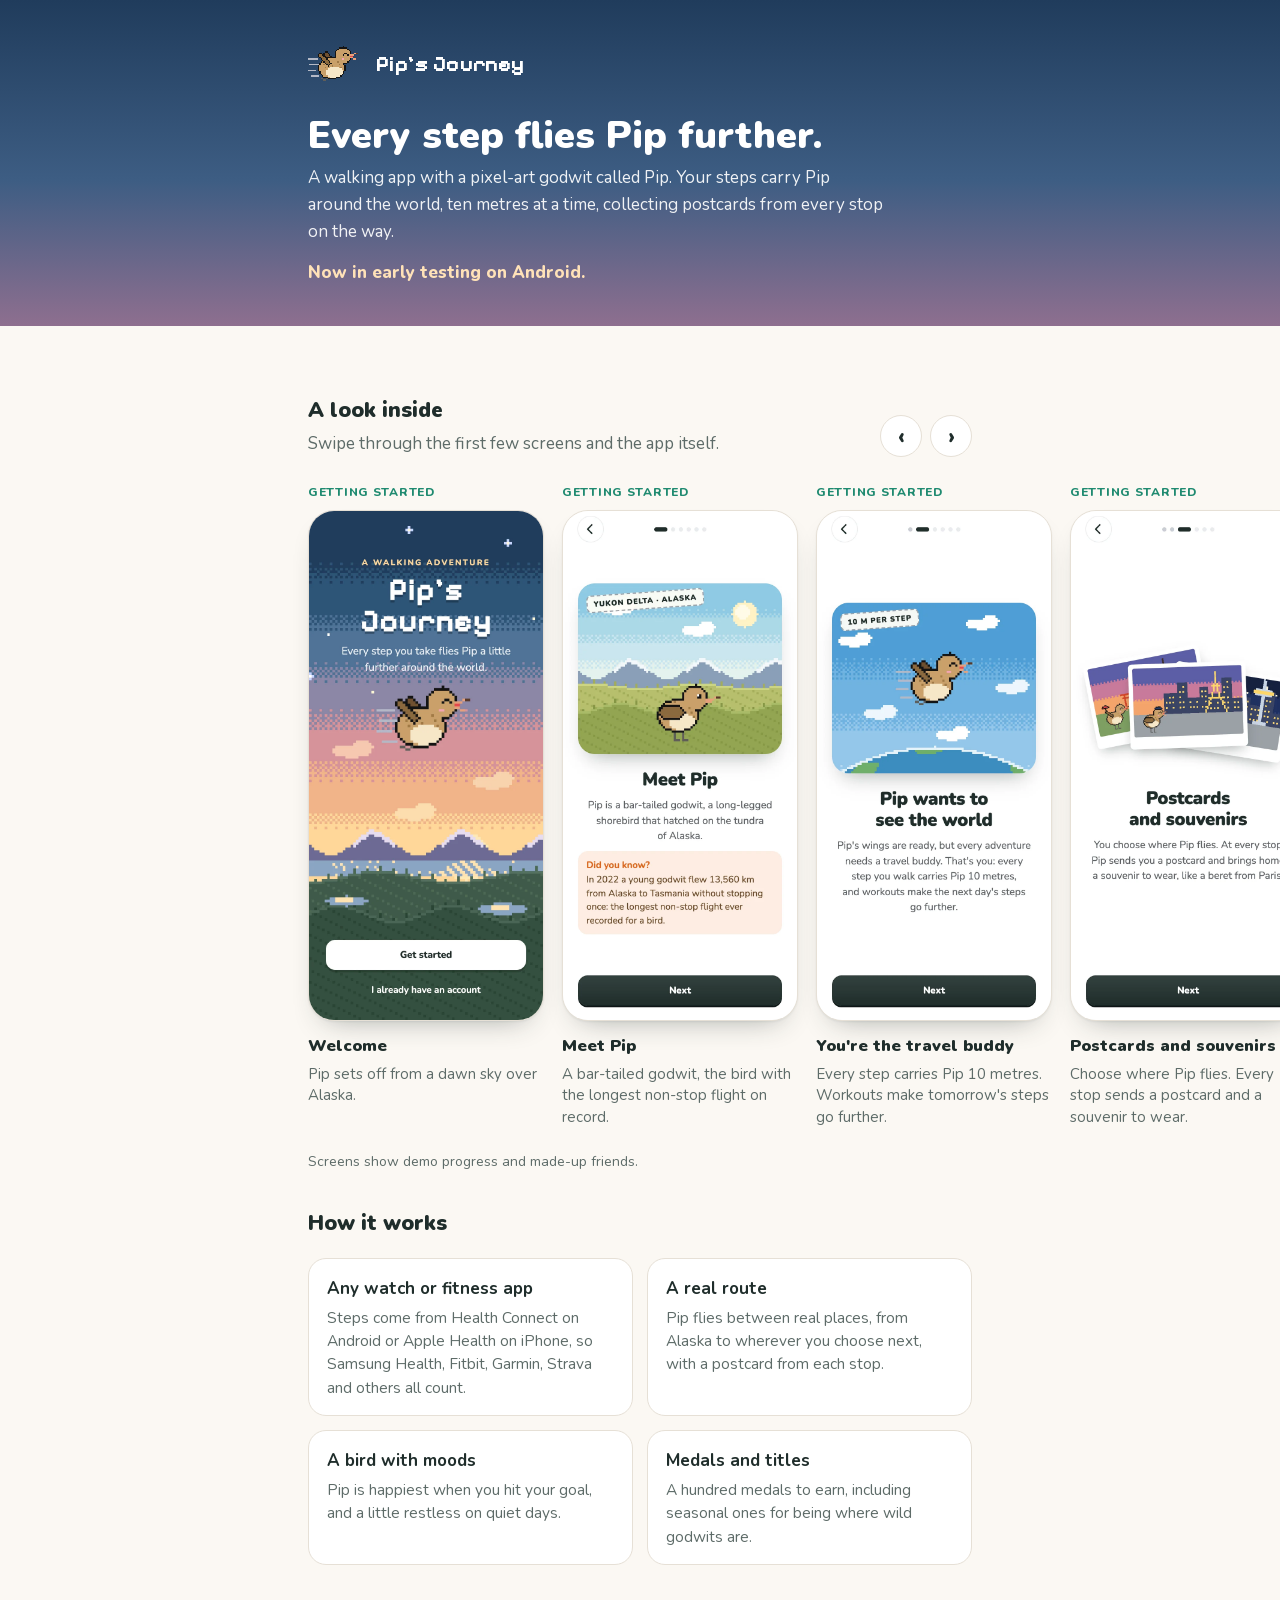
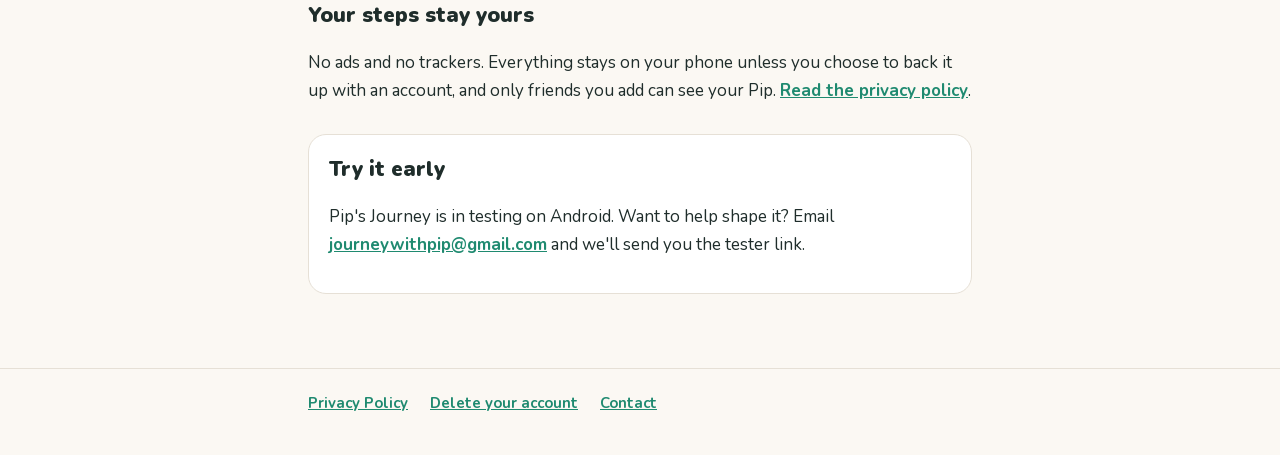
==== index.html @ 3e7dfde2 "Add files via upload" ====
<!doctype html>
<html lang="en">
<head>
  <meta charset="utf-8">
  <meta name="viewport" content="width=device-width, initial-scale=1, viewport-fit=cover">
  <title>Pip's Journey</title>
  <meta name="description" content="A walking app: a pixel-art godwit called Pip flies around the world on your steps.">
  <link rel="icon" href="pip.png">
  <link rel="stylesheet" href="style.css">
</head>
<body>
  <header class="hero">
    <div class="wrap">
      <a class="brand" href="./"><img src="pip.png" alt="">Pip's Journey</a>
      <h1>Every step flies Pip further.</h1>
      <p>A walking app with a pixel-art godwit called Pip. Your steps carry Pip around the world, ten metres
        at a time, collecting postcards from every stop on the way.</p>
      <p class="hero-note">Now in early testing on Android.</p>
    </div>
  </header>

  <main>
    <section class="gallery" aria-labelledby="g-title">
      <div class="wrap gallery-head">
        <div>
          <h2 id="g-title">A look inside</h2>
          <p class="dim">Swipe through the first few screens and the app itself.</p>
        </div>
        <div class="g-arrows">
          <button type="button" class="g-arrow" data-dir="-1" aria-label="Previous screens">‹</button>
          <button type="button" class="g-arrow" data-dir="1" aria-label="Next screens">›</button>
        </div>
      </div>
      <ol class="shots" id="shots">
        <li><span class="tag">Getting started</span><img src="shot-onb-welcome.webp" width="390" height="844" alt="Welcome screen: Pip flying over a dawn sky, with the tagline 'Every step you take flies Pip a little further around the world'">
          <b>Welcome</b><span>Pip sets off from a dawn sky over Alaska.</span></li>
        <li><span class="tag">Getting started</span><img src="shot-onb-pip.webp" width="390" height="844" alt="Meet Pip: a bar-tailed godwit on the tundra, with a fact about the record non-stop flight" loading="lazy">
          <b>Meet Pip</b><span>A bar-tailed godwit, the bird with the longest non-stop flight on record.</span></li>
        <li><span class="tag">Getting started</span><img src="shot-onb-world.webp" width="390" height="844" alt="Onboarding: every step carries Pip 10 metres" loading="lazy">
          <b>You're the travel buddy</b><span>Every step carries Pip 10 metres. Workouts make tomorrow's steps go further.</span></li>
        <li><span class="tag">Getting started</span><img src="shot-onb-souvenirs.webp" width="390" height="844" alt="Onboarding: postcards and souvenirs from each stop" loading="lazy">
          <b>Postcards and souvenirs</b><span>Choose where Pip flies. Every stop sends a postcard and a souvenir to wear.</span></li>
        <li><span class="tag">In the app</span><img src="shot-home.webp" width="390" height="844" alt="Home: today's flight from San Francisco to Honolulu, Pip's mood ring, and today's steps, active minutes and distance flown" loading="lazy">
          <b>Home</b><span>Today's flight, Pip's mood, your steps and active minutes, and the week at a glance.</span></li>
        <li><span class="tag">In the app</span><img src="shot-journey.webp" width="390" height="844" alt="Journey: the trip card flying to Honolulu, and a row of postcards collected" loading="lazy">
          <b>The journey</b><span>Where Pip is headed, when Pip arrives, and every postcard so far.</span></li>
        <li><span class="tag">In the app</span><img src="shot-map.webp" width="390" height="844" alt="World map: Pip's route down the west coast of North America, with friends' Pips flying nearby" loading="lazy">
          <b>World map</b><span>Follow the route, and see your friends' Pips flying beside yours.</span></li>
        <li><span class="tag">In the app</span><img src="shot-friends.webp" width="390" height="844" alt="Friends: this week's step leaderboard and each friend's Pip with steps today" loading="lazy">
          <b>Fly with friends</b><span>A weekly leaderboard, cheers, and trips to the same place together.</span></li>
        <li><span class="tag">In the app</span><img src="shot-closet.webp" width="390" height="844" alt="Closet: Pip wearing a running cap and kit, above a grid of hats to choose from" loading="lazy">
          <b>Closet</b><span>Over 400 outfits, perches, pets and scenes to dress Pip up in.</span></li>
        <li><span class="tag">In the app</span><img src="shot-journal.webp" width="390" height="844" alt="Trip journal: polaroid photos from walks, each with a handwritten caption and Pip's stamp" loading="lazy">
          <b>Trip journal</b><span>Photos from your walks, stamped with where Pip was that day.</span></li>
      </ol>
      <p class="wrap dim small-note">Screens show demo progress and made-up friends.</p>
    </section>

    <div class="wrap">
      <h2>How it works</h2>
      <ul class="features">
        <li><b>Any watch or fitness app</b><span>Steps come from Health Connect on Android or Apple Health on iPhone, so Samsung Health, Fitbit, Garmin, Strava and others all count.</span></li>
        <li><b>A real route</b><span>Pip flies between real places, from Alaska to wherever you choose next, with a postcard from each stop.</span></li>
        <li><b>A bird with moods</b><span>Pip is happiest when you hit your goal, and a little restless on quiet days.</span></li>
        <li><b>Medals and titles</b><span>A hundred medals to earn, including seasonal ones for being where wild godwits are.</span></li>
      </ul>

      <h2>Your steps stay yours</h2>
      <p>No ads and no trackers. Everything stays on your phone unless you choose to back it up with an account,
        and only friends you add can see your Pip. <a href="privacy.html">Read the privacy policy</a>.</p>

      <div class="card cta">
        <h2>Try it early</h2>
        <p>Pip's Journey is in testing on Android. Want to help shape it? Email
          <a href="mailto:journeywithpip@gmail.com">journeywithpip@gmail.com</a> and we'll send you the tester link.</p>
      </div>
    </div>
  </main>

  <footer>
    <div class="wrap links"><a href="privacy.html">Privacy Policy</a><a href="delete-account.html">Delete your account</a><a href="mailto:journeywithpip@gmail.com">Contact</a></div>
  </footer>
  <script>
    // arrow buttons scroll the gallery by about a screenful of cards
    const shots = document.getElementById('shots');
    document.querySelectorAll('.g-arrow').forEach(b => b.addEventListener('click', () =>
      shots.scrollBy({ left: Number(b.dataset.dir) * shots.clientWidth * 0.8, behavior: 'smooth' })));
  </script>
</body>
</html>
---- style.css ----
/* Pip's Journey public pages: the app's dawn sky up top, then plain reading pages */
@font-face { font-family: 'Nunito'; src: url(nunito.woff2) format('woff2'); font-weight: 200 1000; font-display: swap; }
@font-face { font-family: 'Pixelify Sans'; src: url(pixelify-700.woff2) format('woff2'); font-weight: 700; font-display: swap; }
:root {
  --bg: #fbf8f3; --card: #ffffff; --ink: #1f2d2b; --dim: #5d6b68; --line: #e6e0d6;
  --teal: #1f8a70; --sky: #203c5c; --dawn: #f6c79a; --danger: #c0473b;
}
@media (prefers-color-scheme: dark) {
  :root { --bg: #141c22; --card: #1c262e; --ink: #edf1ef; --dim: #a6b3b0; --line: #2c3842; --teal: #5cc7a6; --danger: #ef8a7f; color-scheme: dark; }
}
* { box-sizing: border-box; }
body { margin: 0; background: var(--bg); color: var(--ink); font: 17px/1.6 'Nunito', system-ui, -apple-system, 'Segoe UI', sans-serif; }
header { background: linear-gradient(#203c5c, #3d5d83 55%, #8e6f8f); color: #fff; padding: 36px 0 30px; }
.wrap { max-width: 44rem; margin: 0 auto; padding-left: max(20px, env(safe-area-inset-left, 0px)); padding-right: max(20px, env(safe-area-inset-right, 0px)); }
.brand { display: flex; align-items: center; gap: 12px; color: #fff; text-decoration: none; font: 700 22px 'Pixelify Sans', 'Nunito', sans-serif; letter-spacing: .02em; }
.brand img { width: 56px; height: 56px; image-rendering: pixelated; }
header h1 { font-size: clamp(28px, 6vw, 38px); line-height: 1.15; margin: 22px 0 6px; font-weight: 900; text-wrap: balance; }
header p { margin: 0; color: #fff; opacity: .92; }
main { padding-block: 28px 56px; }
h2 { font-size: 21px; font-weight: 900; margin: 34px 0 8px; text-wrap: balance; }
h3 { font-size: 17px; font-weight: 800; margin: 20px 0 4px; }
p, li { color: var(--ink); }
ul { padding-left: 1.2em; }
li { margin: 4px 0; }
a { color: var(--teal); font-weight: 700; }
.updated { color: var(--dim); font-size: 15px; }
.card { background: var(--card); border: 1px solid var(--line); border-radius: 18px; padding: 18px 20px; margin: 18px 0; }
.card h2 { margin-top: 0; }
ol.steps { padding-left: 1.3em; }
label { display: flex; flex-direction: column; gap: 6px; font-weight: 700; color: var(--dim); font-size: 15px; margin: 12px 0; }
input, textarea { font: inherit; color: var(--ink); background: var(--bg); border: 1px solid var(--line); border-radius: 12px; padding: 12px 14px; width: 100%; }
input:focus, textarea:focus { outline: 2px solid var(--teal); outline-offset: -1px; }
button { font: inherit; font-weight: 800; border: 0; border-radius: 999px; padding: 13px 22px; background: var(--danger); color: #fff; cursor: pointer; }
button:disabled { opacity: .6; cursor: default; }
.status { font-weight: 700; min-height: 1.6em; }
.status.ok { color: var(--teal); }
.status.err { color: var(--danger); }
.links { display: flex; flex-wrap: wrap; gap: 10px 22px; }
footer { border-top: 1px solid var(--line); padding-block: 22px 40px; color: var(--dim); font-size: 15px; }

/* home page */
.dim { color: var(--dim); }
.hero { padding-bottom: 40px; }
.hero p { max-width: 36rem; }
.hero .hero-note { margin-top: 14px; font-weight: 800; color: #ffe2b8; opacity: 1; }
main > .gallery { padding-top: 6px; }
.gallery-head { display: flex; align-items: flex-end; justify-content: space-between; gap: 16px; }
.gallery-head h2 { margin-bottom: 2px; }
.gallery-head p { margin: 0; }
.g-arrows { display: none; gap: 8px; flex-shrink: 0; }
.g-arrow { width: 42px; height: 42px; padding: 0; border-radius: 50%; background: var(--card); color: var(--ink); border: 1px solid var(--line); font-size: 24px; line-height: 1; }
@media (hover: hover) and (min-width: 700px) { .g-arrows { display: flex; } }
/* the screens, side by side; the list runs edge to edge but starts in line with the text */
.shots {
  --edge: max(20px, env(safe-area-inset-left, 0px), (100vw - 44rem) / 2 + 20px);
  list-style: none; margin: 18px 0 0; padding: 4px var(--edge) 18px;
  display: flex; gap: 18px; overflow-x: auto; scroll-snap-type: x mandatory; scroll-padding-inline: var(--edge);
  scrollbar-width: thin; overscroll-behavior-x: contain;
}
.shots li { flex: 0 0 clamp(200px, 62vw, 236px); scroll-snap-align: start; display: flex; flex-direction: column; gap: 4px; }
.shots img { width: 100%; height: auto; aspect-ratio: 390 / 844; border-radius: 26px; border: 1px solid var(--line); background: var(--card);
  box-shadow: 0 1px 2px rgba(31, 45, 43, .06), 0 14px 30px -18px rgba(31, 45, 43, .45); margin-bottom: 8px; }
.shots b { font-size: 16.5px; font-weight: 900; }
.shots li > span:last-child { font-size: 15px; line-height: 1.45; color: var(--dim); }
.shots .tag { align-self: flex-start; font-size: 12px; font-weight: 800; letter-spacing: .06em; text-transform: uppercase; color: var(--teal); margin-bottom: 4px; }
.small-note { font-size: 14px; margin-top: 0; margin-bottom: 0; }
.features { list-style: none; padding: 0; display: grid; grid-template-columns: repeat(auto-fit, minmax(min(100%, 15rem), 1fr)); gap: 14px; }
.features li { margin: 0; background: var(--card); border: 1px solid var(--line); border-radius: 18px; padding: 16px 18px; display: flex; flex-direction: column; gap: 4px; }
.features span { color: var(--dim); font-size: 15.5px; line-height: 1.5; }
.cta { margin-top: 30px; }
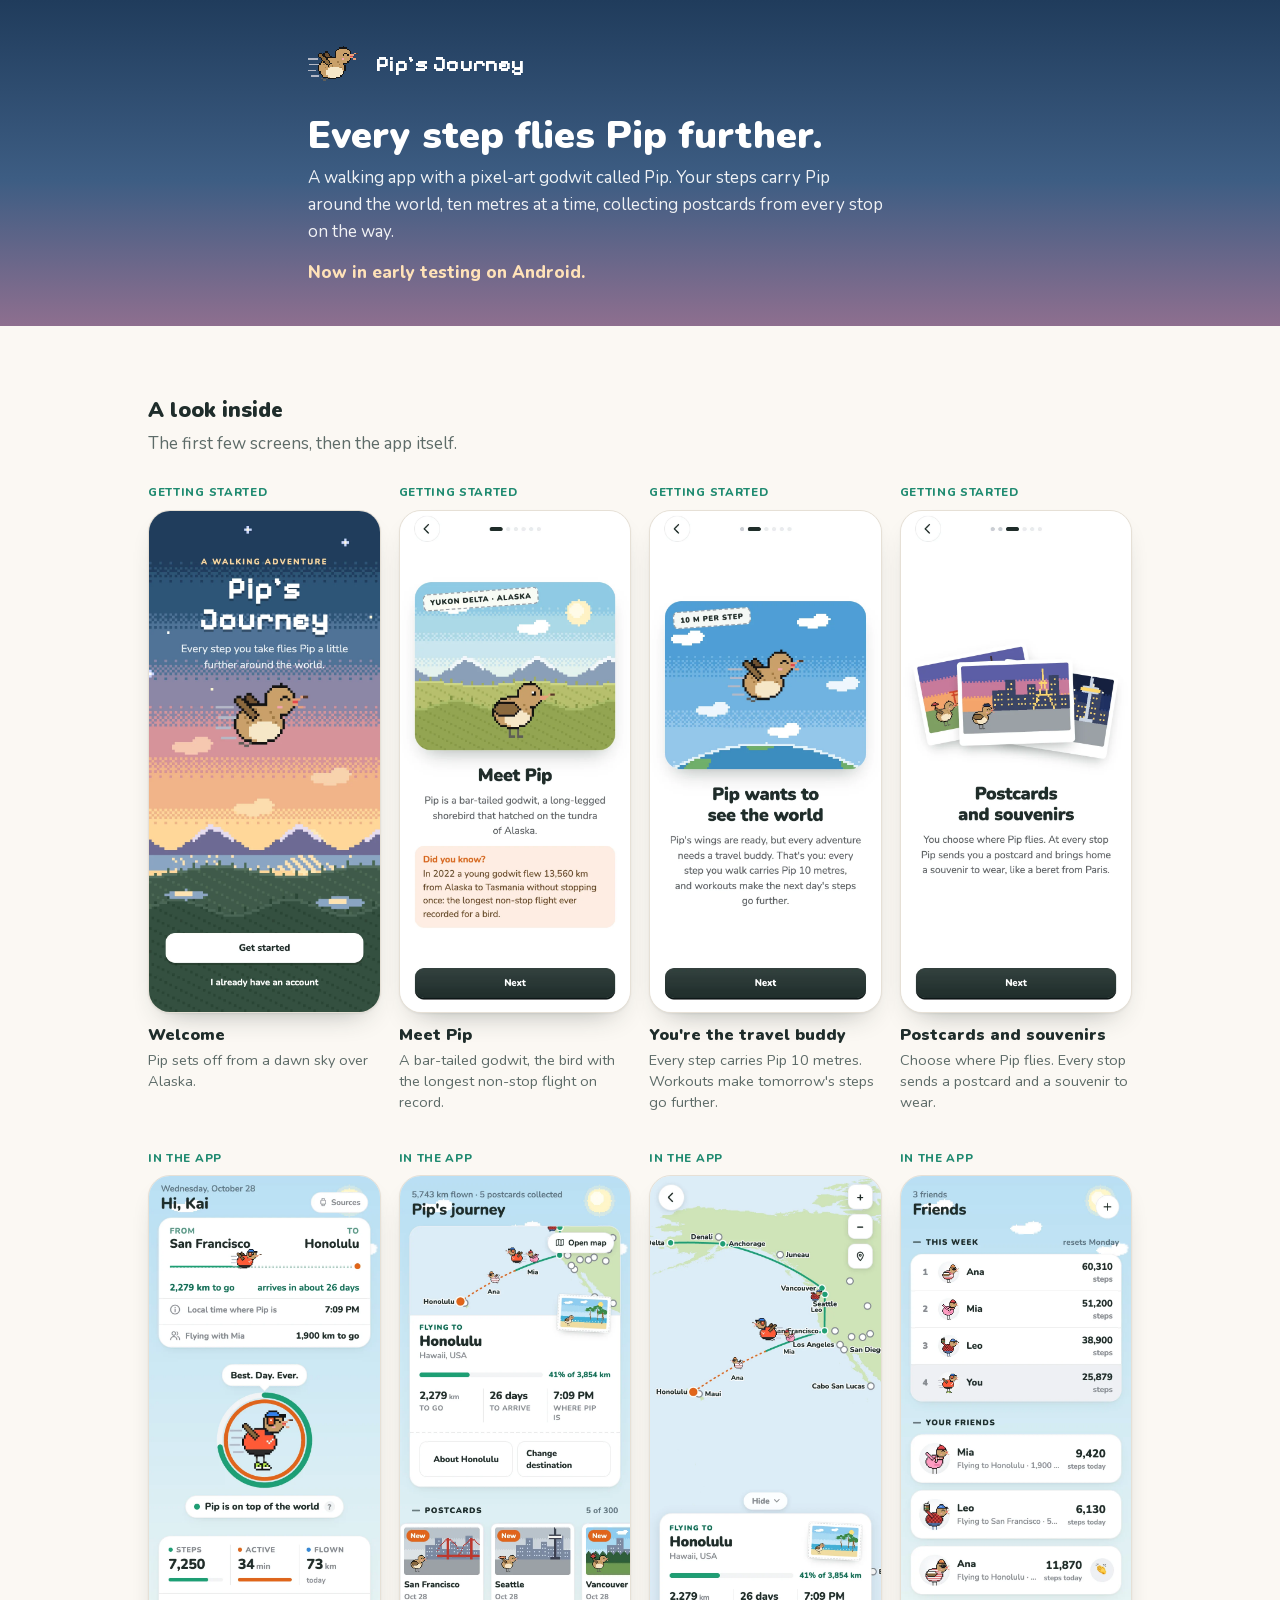
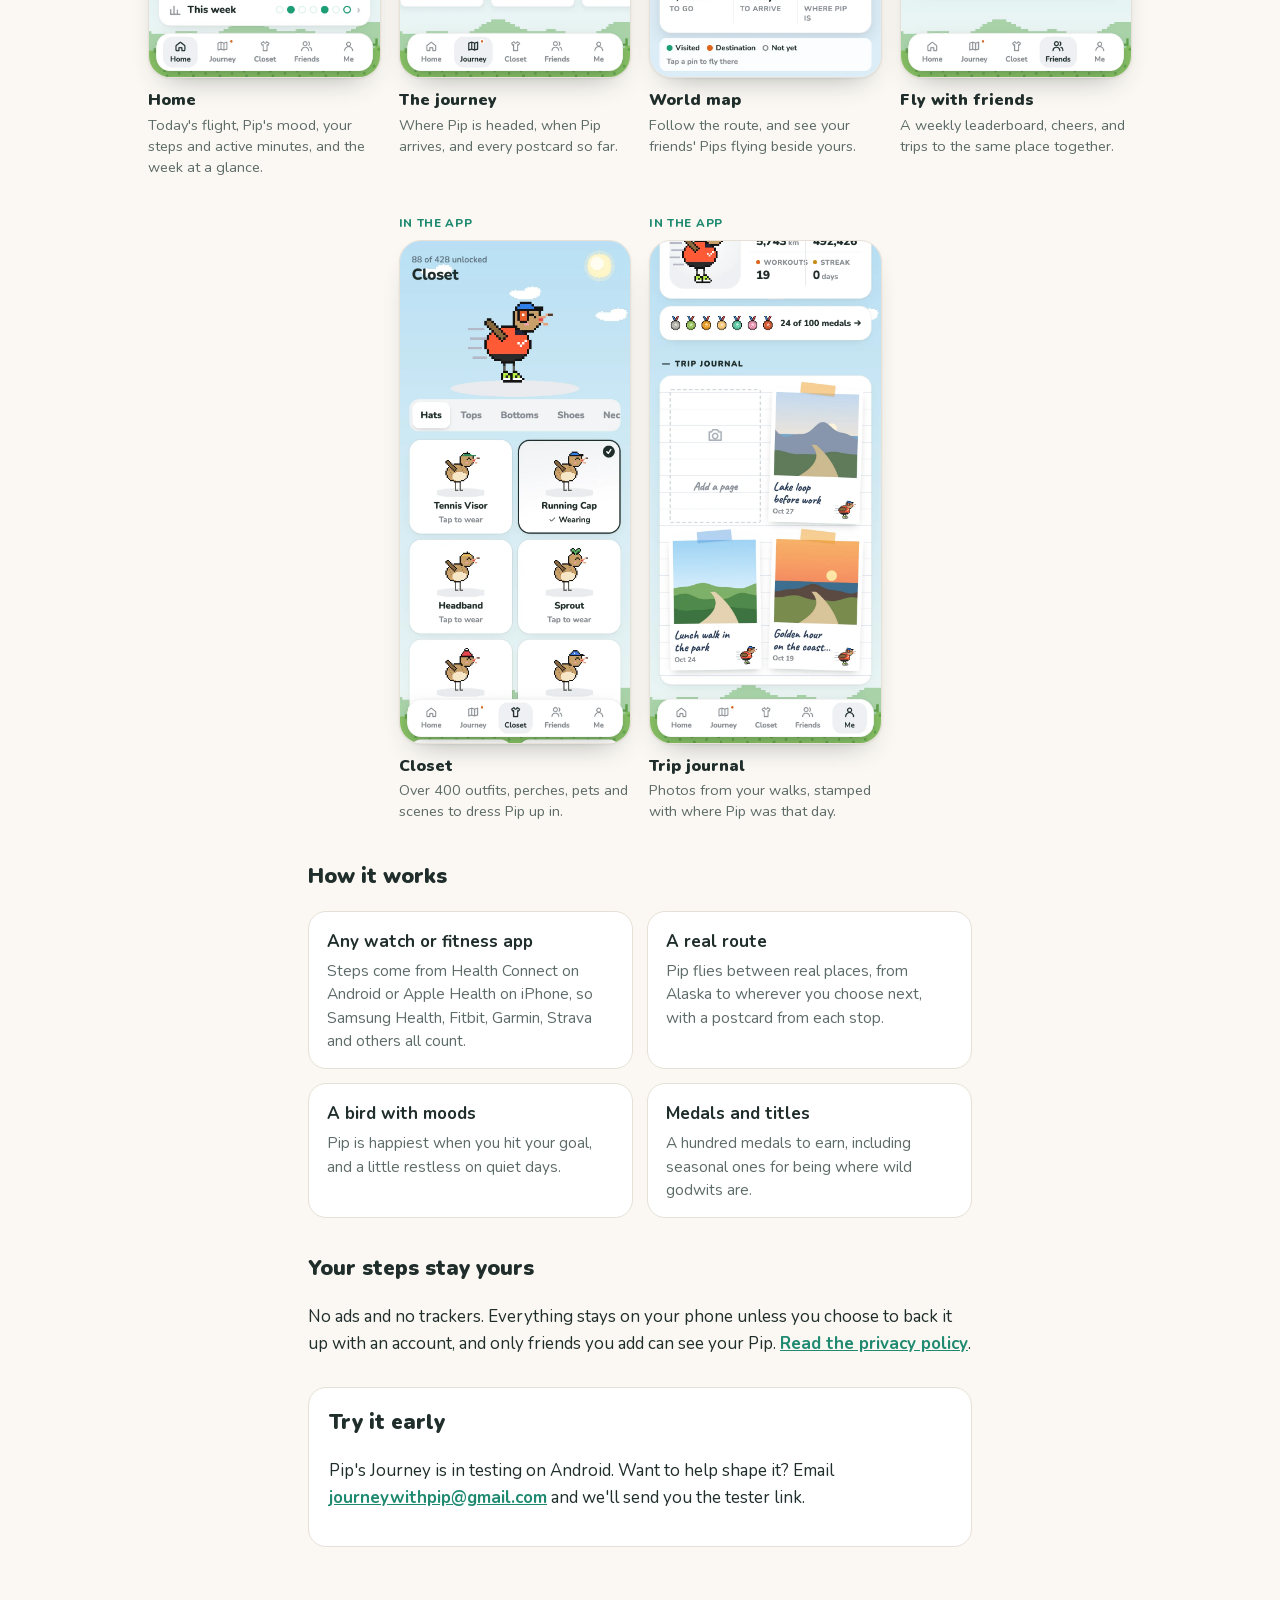
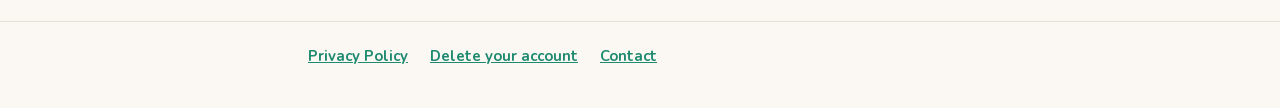
==== commit 65ab1e19: "Add files via upload" ====
--- a/index.html
+++ b/index.html
@@ -21,17 +21,11 @@
 
   <main>
     <section class="gallery" aria-labelledby="g-title">
-      <div class="wrap gallery-head">
-        <div>
-          <h2 id="g-title">A look inside</h2>
-          <p class="dim">Swipe through the first few screens and the app itself.</p>
-        </div>
-        <div class="g-arrows">
-          <button type="button" class="g-arrow" data-dir="-1" aria-label="Previous screens">‹</button>
-          <button type="button" class="g-arrow" data-dir="1" aria-label="Next screens">›</button>
-        </div>
+      <div class="wrap">
+        <h2 id="g-title">A look inside</h2>
+        <p class="dim">The first few screens, then the app itself.</p>
       </div>
-      <ol class="shots" id="shots">
+      <ol class="shots">
         <li><span class="tag">Getting started</span><img src="shot-onb-welcome.webp" width="390" height="844" alt="Welcome screen: Pip flying over a dawn sky, with the tagline 'Every step you take flies Pip a little further around the world'">
           <b>Welcome</b><span>Pip sets off from a dawn sky over Alaska.</span></li>
         <li><span class="tag">Getting started</span><img src="shot-onb-pip.webp" width="390" height="844" alt="Meet Pip: a bar-tailed godwit on the tundra, with a fact about the record non-stop flight" loading="lazy">
@@ -53,7 +47,6 @@
         <li><span class="tag">In the app</span><img src="shot-journal.webp" width="390" height="844" alt="Trip journal: polaroid photos from walks, each with a handwritten caption and Pip's stamp" loading="lazy">
           <b>Trip journal</b><span>Photos from your walks, stamped with where Pip was that day.</span></li>
       </ol>
-      <p class="wrap dim small-note">Screens show demo progress and made-up friends.</p>
     </section>
 
     <div class="wrap">
@@ -80,11 +73,5 @@
   <footer>
     <div class="wrap links"><a href="privacy.html">Privacy Policy</a><a href="delete-account.html">Delete your account</a><a href="mailto:journeywithpip@gmail.com">Contact</a></div>
   </footer>
-  <script>
-    // arrow buttons scroll the gallery by about a screenful of cards
-    const shots = document.getElementById('shots');
-    document.querySelectorAll('.g-arrow').forEach(b => b.addEventListener('click', () =>
-      shots.scrollBy({ left: Number(b.dataset.dir) * shots.clientWidth * 0.8, behavior: 'smooth' })));
-  </script>
 </body>
 </html>
--- a/style.css
+++ b/style.css
@@ -44,26 +44,22 @@
 .hero p { max-width: 36rem; }
 .hero .hero-note { margin-top: 14px; font-weight: 800; color: #ffe2b8; opacity: 1; }
 main > .gallery { padding-top: 6px; }
-.gallery-head { display: flex; align-items: flex-end; justify-content: space-between; gap: 16px; }
-.gallery-head h2 { margin-bottom: 2px; }
-.gallery-head p { margin: 0; }
-.g-arrows { display: none; gap: 8px; flex-shrink: 0; }
-.g-arrow { width: 42px; height: 42px; padding: 0; border-radius: 50%; background: var(--card); color: var(--ink); border: 1px solid var(--line); font-size: 24px; line-height: 1; }
-@media (hover: hover) and (min-width: 700px) { .g-arrows { display: flex; } }
-/* the screens, side by side; the list runs edge to edge but starts in line with the text */
+.gallery .wrap { max-width: 64rem; } /* the heading lines up with the grid */
+.gallery h2 { margin-bottom: 2px; }
+.gallery p { margin: 0; }
+/* the screens in rows of four, the last two centred; two to a row on phones */
 .shots {
-  --edge: max(20px, env(safe-area-inset-left, 0px), (100vw - 44rem) / 2 + 20px);
-  list-style: none; margin: 18px 0 0; padding: 4px var(--edge) 18px;
-  display: flex; gap: 18px; overflow-x: auto; scroll-snap-type: x mandatory; scroll-padding-inline: var(--edge);
-  scrollbar-width: thin; overscroll-behavior-x: contain;
+  list-style: none; margin: 22px auto 0; max-width: 64rem;
+  padding-left: max(20px, env(safe-area-inset-left, 0px)); padding-right: max(20px, env(safe-area-inset-right, 0px));
+  display: flex; flex-wrap: wrap; justify-content: center; gap: 28px 18px;
 }
-.shots li { flex: 0 0 clamp(200px, 62vw, 236px); scroll-snap-align: start; display: flex; flex-direction: column; gap: 4px; }
-.shots img { width: 100%; height: auto; aspect-ratio: 390 / 844; border-radius: 26px; border: 1px solid var(--line); background: var(--card);
+.shots li { flex: 0 0 calc((100% - 3 * 18px) / 4); min-width: 0; display: flex; flex-direction: column; gap: 4px; }
+@media (max-width: 760px) { .shots li { flex-basis: calc((100% - 18px) / 2); } }
+.shots img { width: 100%; height: auto; aspect-ratio: 390 / 844; border-radius: 22px; border: 1px solid var(--line); background: var(--card);
   box-shadow: 0 1px 2px rgba(31, 45, 43, .06), 0 14px 30px -18px rgba(31, 45, 43, .45); margin-bottom: 8px; }
-.shots b { font-size: 16.5px; font-weight: 900; }
-.shots li > span:last-child { font-size: 15px; line-height: 1.45; color: var(--dim); }
-.shots .tag { align-self: flex-start; font-size: 12px; font-weight: 800; letter-spacing: .06em; text-transform: uppercase; color: var(--teal); margin-bottom: 4px; }
-.small-note { font-size: 14px; margin-top: 0; margin-bottom: 0; }
+.shots b { font-size: 16px; font-weight: 900; line-height: 1.3; }
+.shots li > span:last-child { font-size: 14.5px; line-height: 1.45; color: var(--dim); }
+.shots .tag { align-self: flex-start; font-size: 11.5px; font-weight: 800; letter-spacing: .06em; text-transform: uppercase; color: var(--teal); margin-bottom: 4px; }
 .features { list-style: none; padding: 0; display: grid; grid-template-columns: repeat(auto-fit, minmax(min(100%, 15rem), 1fr)); gap: 14px; }
 .features li { margin: 0; background: var(--card); border: 1px solid var(--line); border-radius: 18px; padding: 16px 18px; display: flex; flex-direction: column; gap: 4px; }
 .features span { color: var(--dim); font-size: 15.5px; line-height: 1.5; }
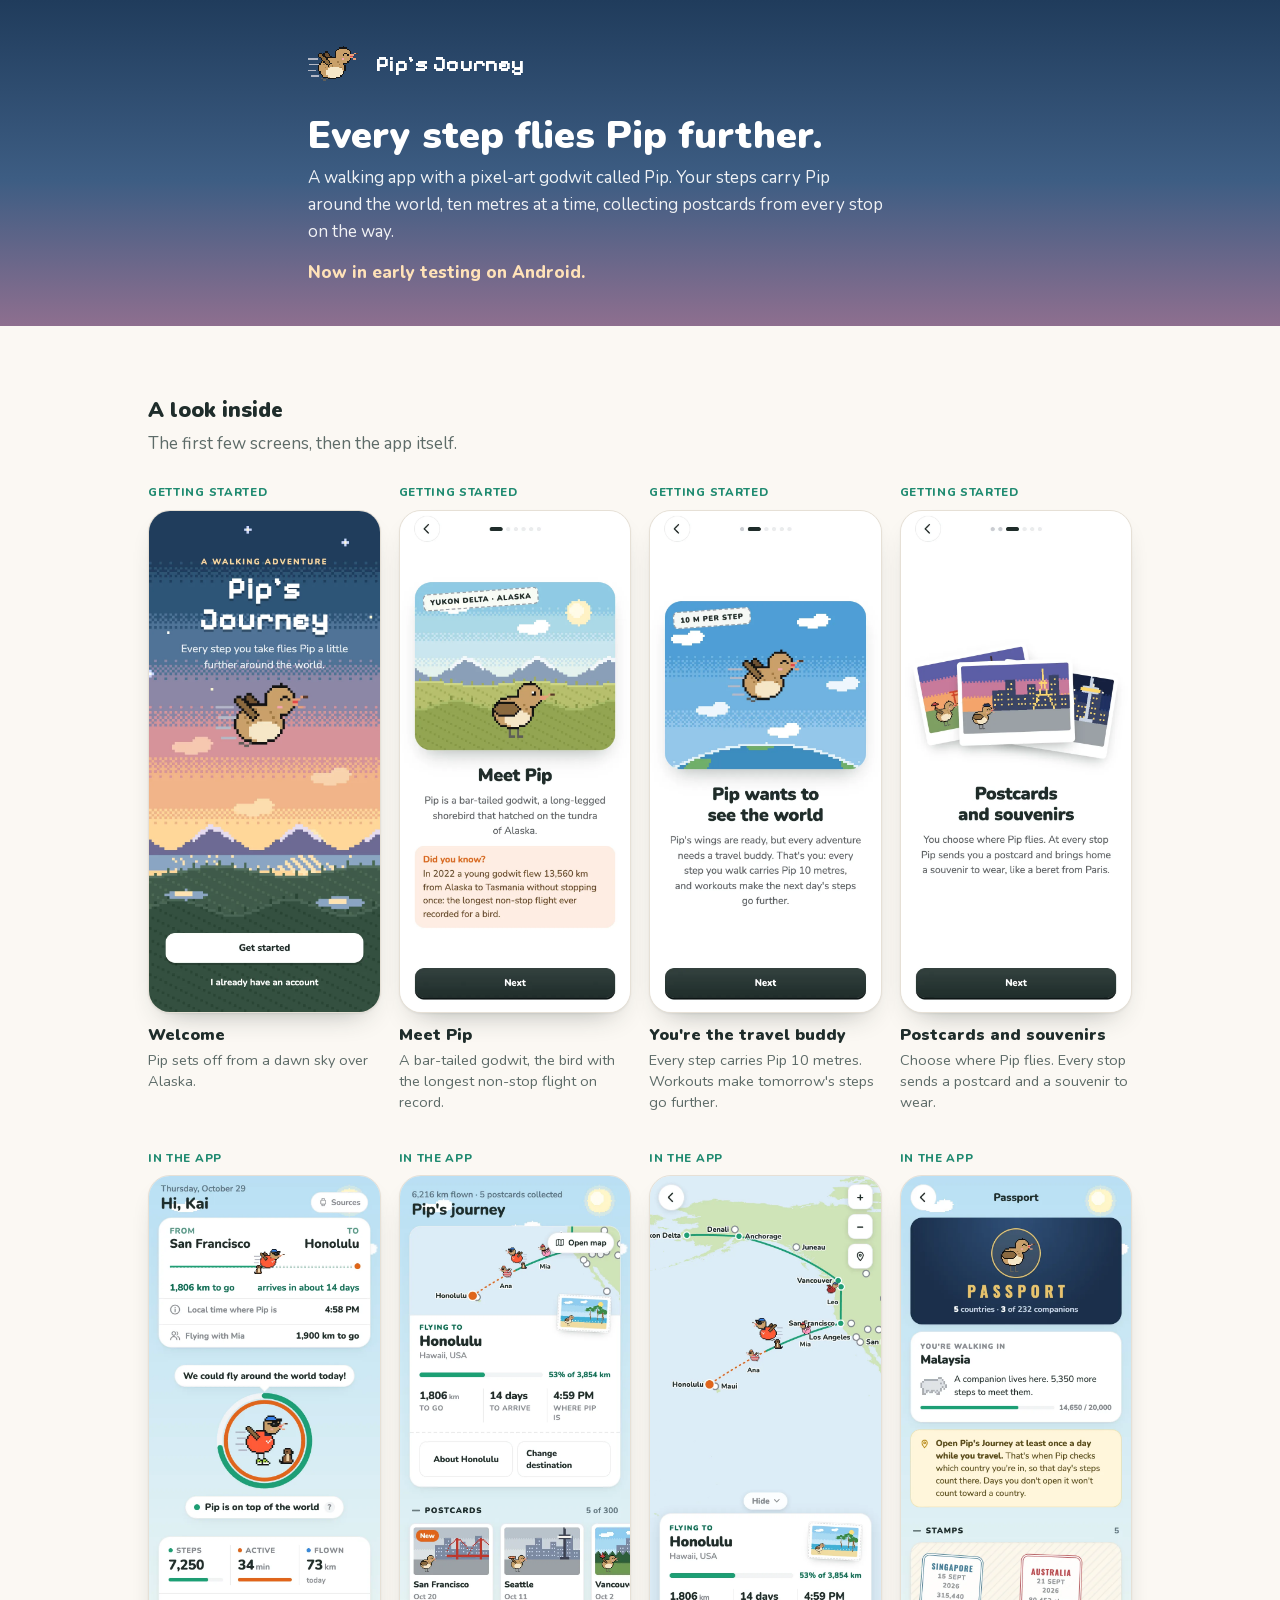
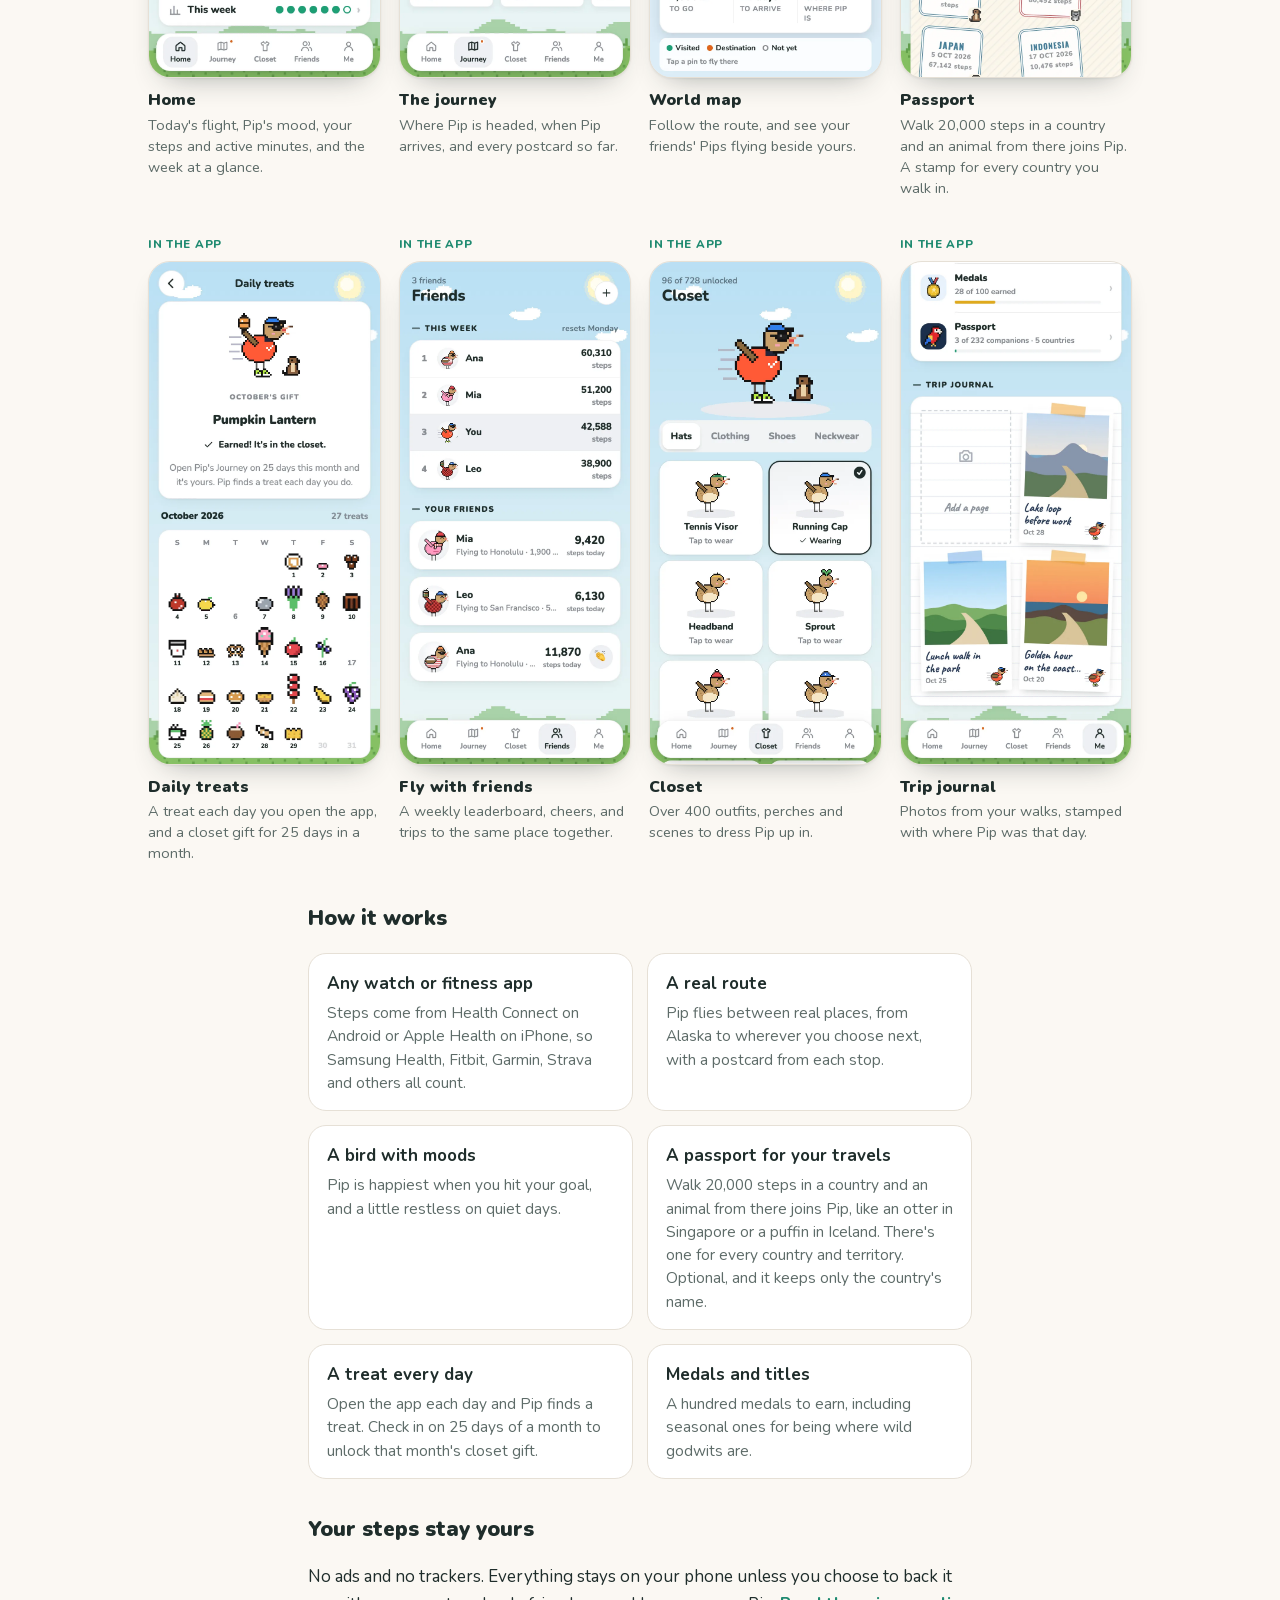
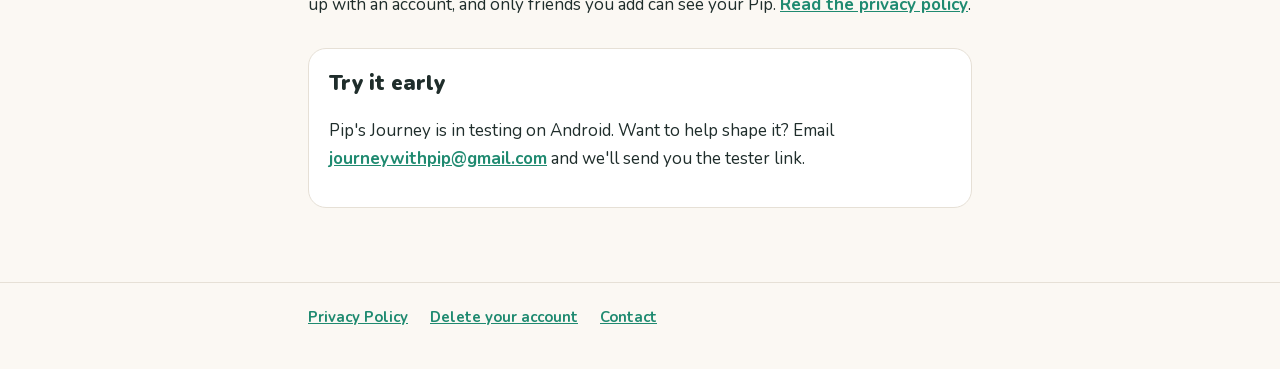
==== commit 01e19b20: "Add files via upload" ====
--- a/index.html
+++ b/index.html
@@ -6,7 +6,7 @@
   <title>Pip's Journey</title>
   <meta name="description" content="A walking app: a pixel-art godwit called Pip flies around the world on your steps.">
   <link rel="icon" href="pip.png">
-  <link rel="stylesheet" href="style.css">
+  <link rel="stylesheet" href="style.css?v=2">
 </head>
 <body>
   <header class="hero">
@@ -34,16 +34,20 @@
           <b>You're the travel buddy</b><span>Every step carries Pip 10 metres. Workouts make tomorrow's steps go further.</span></li>
         <li><span class="tag">Getting started</span><img src="shot-onb-souvenirs.webp" width="390" height="844" alt="Onboarding: postcards and souvenirs from each stop" loading="lazy">
           <b>Postcards and souvenirs</b><span>Choose where Pip flies. Every stop sends a postcard and a souvenir to wear.</span></li>
-        <li><span class="tag">In the app</span><img src="shot-home.webp" width="390" height="844" alt="Home: today's flight from San Francisco to Honolulu, Pip's mood ring, and today's steps, active minutes and distance flown" loading="lazy">
+        <li><span class="tag">In the app</span><img src="shot-home.webp" width="390" height="844" alt="Home: today's flight from San Francisco to Honolulu, Pip in the mood ring with an otter companion, and today's steps, active minutes and distance flown" loading="lazy">
           <b>Home</b><span>Today's flight, Pip's mood, your steps and active minutes, and the week at a glance.</span></li>
         <li><span class="tag">In the app</span><img src="shot-journey.webp" width="390" height="844" alt="Journey: the trip card flying to Honolulu, and a row of postcards collected" loading="lazy">
           <b>The journey</b><span>Where Pip is headed, when Pip arrives, and every postcard so far.</span></li>
         <li><span class="tag">In the app</span><img src="shot-map.webp" width="390" height="844" alt="World map: Pip's route down the west coast of North America, with friends' Pips flying nearby" loading="lazy">
           <b>World map</b><span>Follow the route, and see your friends' Pips flying beside yours.</span></li>
+        <li><span class="tag">In the app</span><img src="shot-passport.webp" width="390" height="844" alt="Passport: walking in Malaysia with 14,650 of 20,000 steps toward its companion, and stamps from Singapore, Australia, Japan and Indonesia" loading="lazy">
+          <b>Passport</b><span>Walk 20,000 steps in a country and an animal from there joins Pip. A stamp for every country you walk in.</span></li>
+        <li><span class="tag">In the app</span><img src="shot-treats.webp" width="390" height="844" alt="Daily treats: October's gift, a pumpkin lantern, earned, above a calendar with a treat on each day checked in" loading="lazy">
+          <b>Daily treats</b><span>A treat each day you open the app, and a closet gift for 25 days in a month.</span></li>
         <li><span class="tag">In the app</span><img src="shot-friends.webp" width="390" height="844" alt="Friends: this week's step leaderboard and each friend's Pip with steps today" loading="lazy">
           <b>Fly with friends</b><span>A weekly leaderboard, cheers, and trips to the same place together.</span></li>
-        <li><span class="tag">In the app</span><img src="shot-closet.webp" width="390" height="844" alt="Closet: Pip wearing a running cap and kit, above a grid of hats to choose from" loading="lazy">
-          <b>Closet</b><span>Over 400 outfits, perches, pets and scenes to dress Pip up in.</span></li>
+        <li><span class="tag">In the app</span><img src="shot-closet.webp" width="390" height="844" alt="Closet: Pip in a running cap, sunglasses and running top with an otter companion, above a grid of hats to choose from" loading="lazy">
+          <b>Closet</b><span>Over 400 outfits, perches and scenes to dress Pip up in.</span></li>
         <li><span class="tag">In the app</span><img src="shot-journal.webp" width="390" height="844" alt="Trip journal: polaroid photos from walks, each with a handwritten caption and Pip's stamp" loading="lazy">
           <b>Trip journal</b><span>Photos from your walks, stamped with where Pip was that day.</span></li>
       </ol>
@@ -55,6 +59,8 @@
         <li><b>Any watch or fitness app</b><span>Steps come from Health Connect on Android or Apple Health on iPhone, so Samsung Health, Fitbit, Garmin, Strava and others all count.</span></li>
         <li><b>A real route</b><span>Pip flies between real places, from Alaska to wherever you choose next, with a postcard from each stop.</span></li>
         <li><b>A bird with moods</b><span>Pip is happiest when you hit your goal, and a little restless on quiet days.</span></li>
+        <li><b>A passport for your travels</b><span>Walk 20,000 steps in a country and an animal from there joins Pip, like an otter in Singapore or a puffin in Iceland. There's one for every country and territory. Optional, and it keeps only the country's name.</span></li>
+        <li><b>A treat every day</b><span>Open the app each day and Pip finds a treat. Check in on 25 days of a month to unlock that month's closet gift.</span></li>
         <li><b>Medals and titles</b><span>A hundred medals to earn, including seasonal ones for being where wild godwits are.</span></li>
       </ul>
 
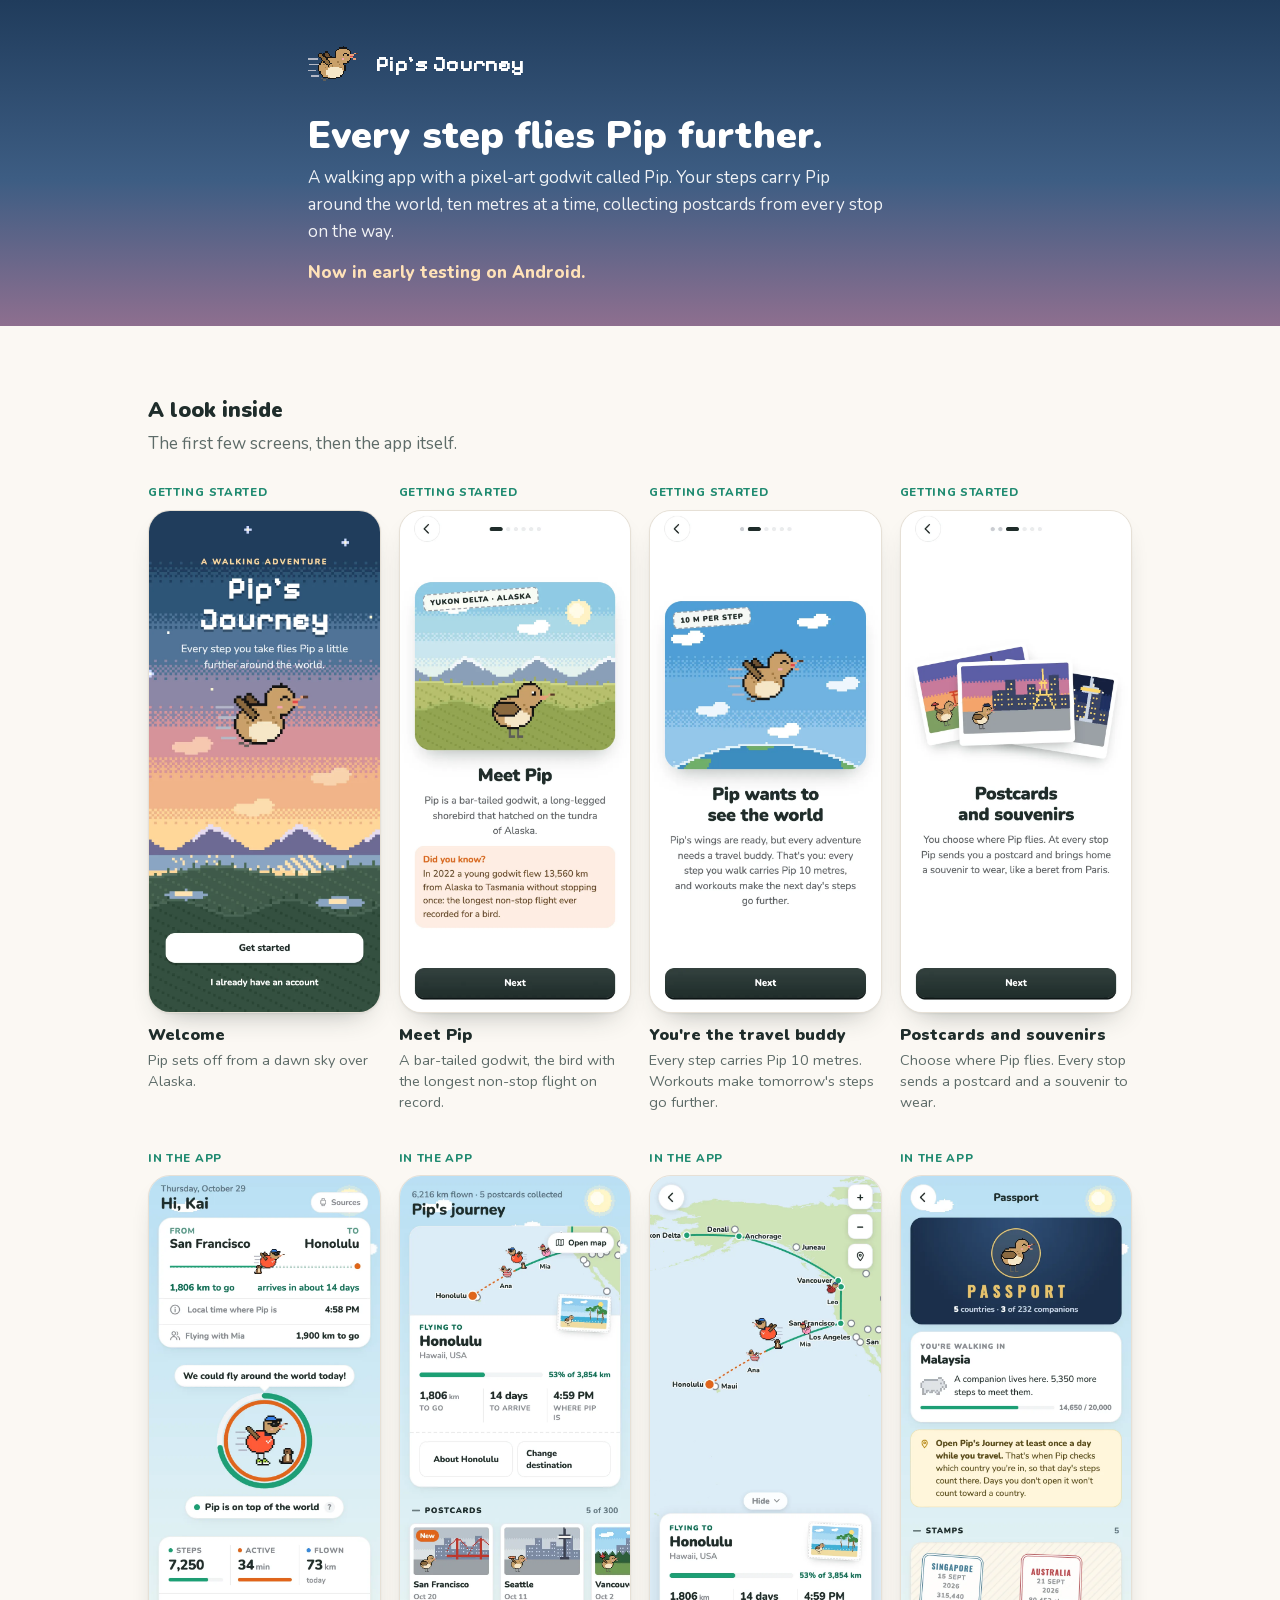
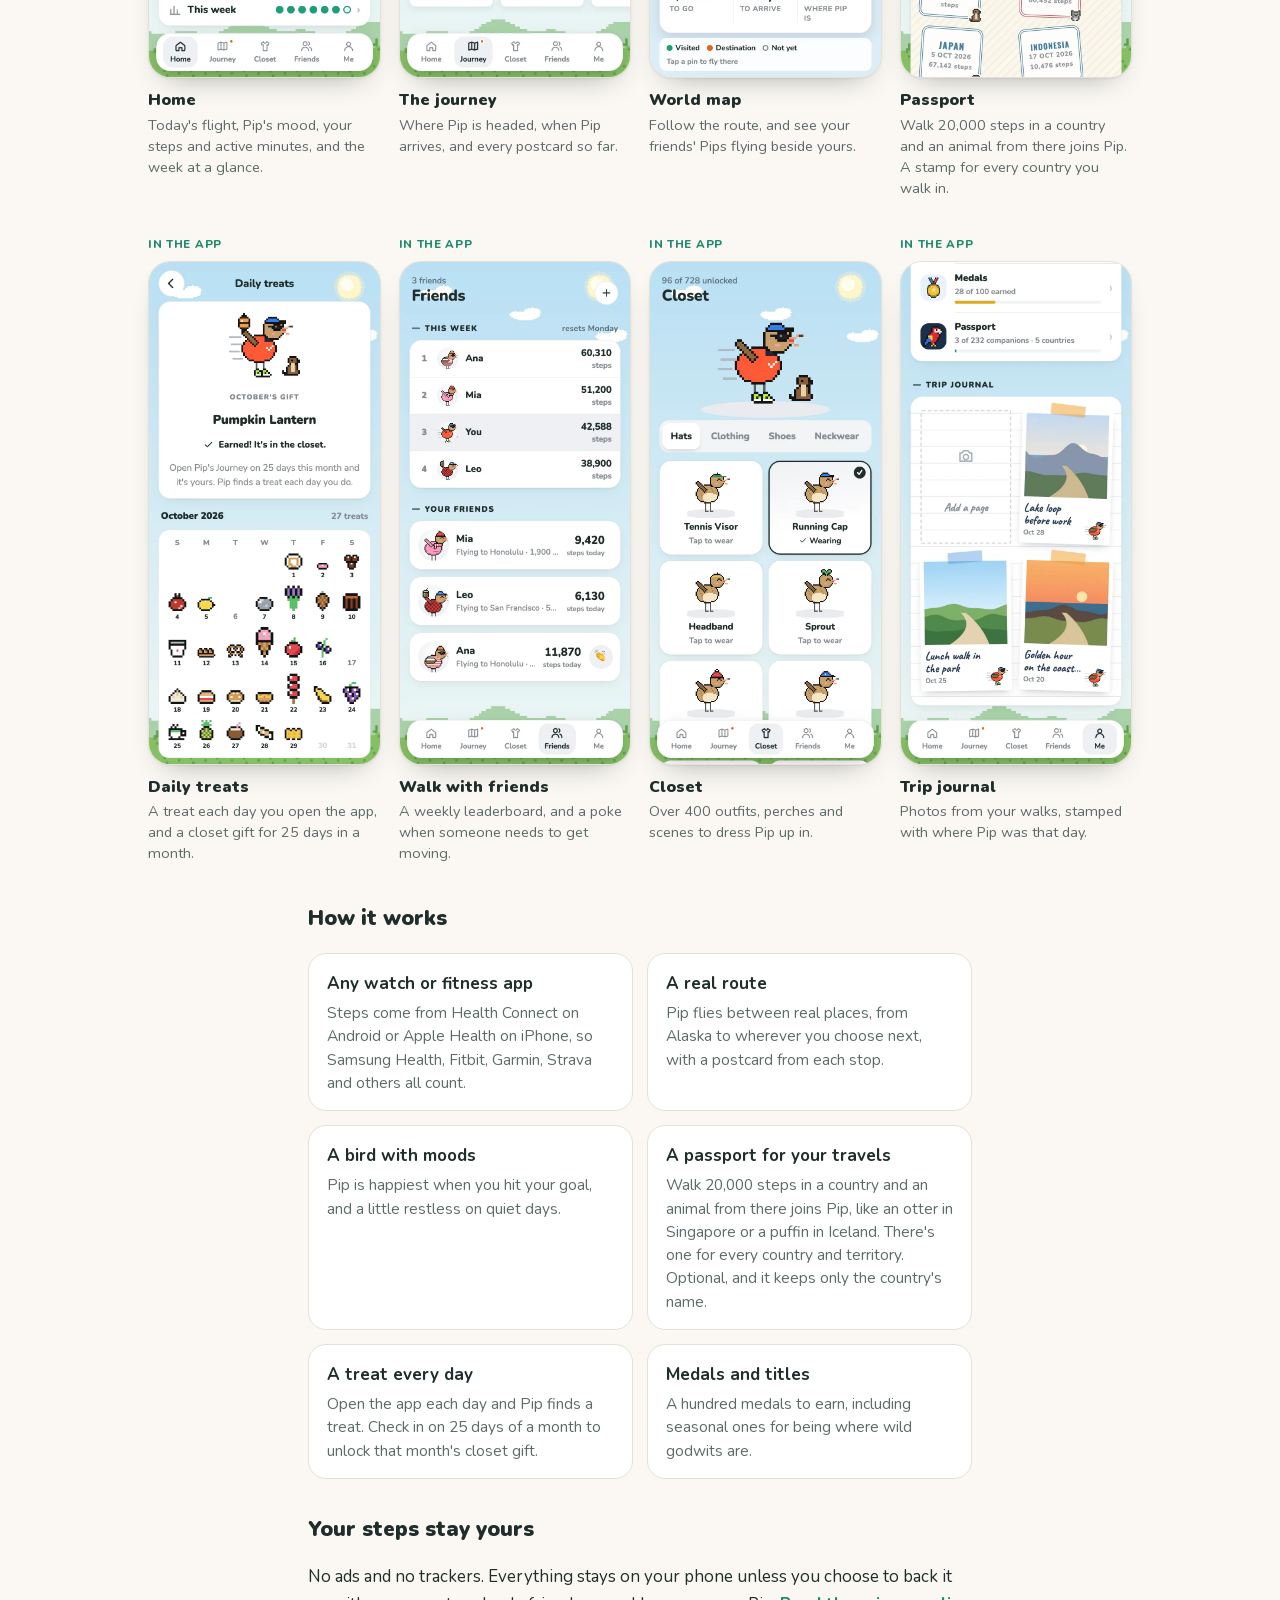
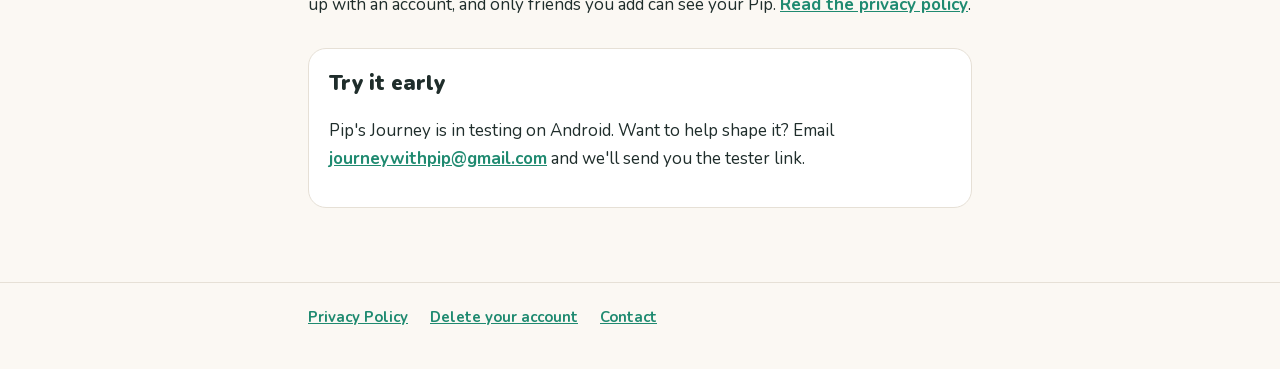
==== commit de1bf639: "Replace cheers with pokes and retire Fly together Co-Authored-By: Claude Opus 5.5 <noreply@anthropic" ====
--- a/index.html
+++ b/index.html
@@ -45,7 +45,7 @@
         <li><span class="tag">In the app</span><img src="shot-treats.webp" width="390" height="844" alt="Daily treats: October's gift, a pumpkin lantern, earned, above a calendar with a treat on each day checked in" loading="lazy">
           <b>Daily treats</b><span>A treat each day you open the app, and a closet gift for 25 days in a month.</span></li>
         <li><span class="tag">In the app</span><img src="shot-friends.webp" width="390" height="844" alt="Friends: this week's step leaderboard and each friend's Pip with steps today" loading="lazy">
-          <b>Fly with friends</b><span>A weekly leaderboard, cheers, and trips to the same place together.</span></li>
+          <b>Walk with friends</b><span>A weekly leaderboard, and a poke when someone needs to get moving.</span></li>
         <li><span class="tag">In the app</span><img src="shot-closet.webp" width="390" height="844" alt="Closet: Pip in a running cap, sunglasses and running top with an otter companion, above a grid of hats to choose from" loading="lazy">
           <b>Closet</b><span>Over 400 outfits, perches and scenes to dress Pip up in.</span></li>
         <li><span class="tag">In the app</span><img src="shot-journal.webp" width="390" height="844" alt="Trip journal: polaroid photos from walks, each with a handwritten caption and Pip's stamp" loading="lazy">
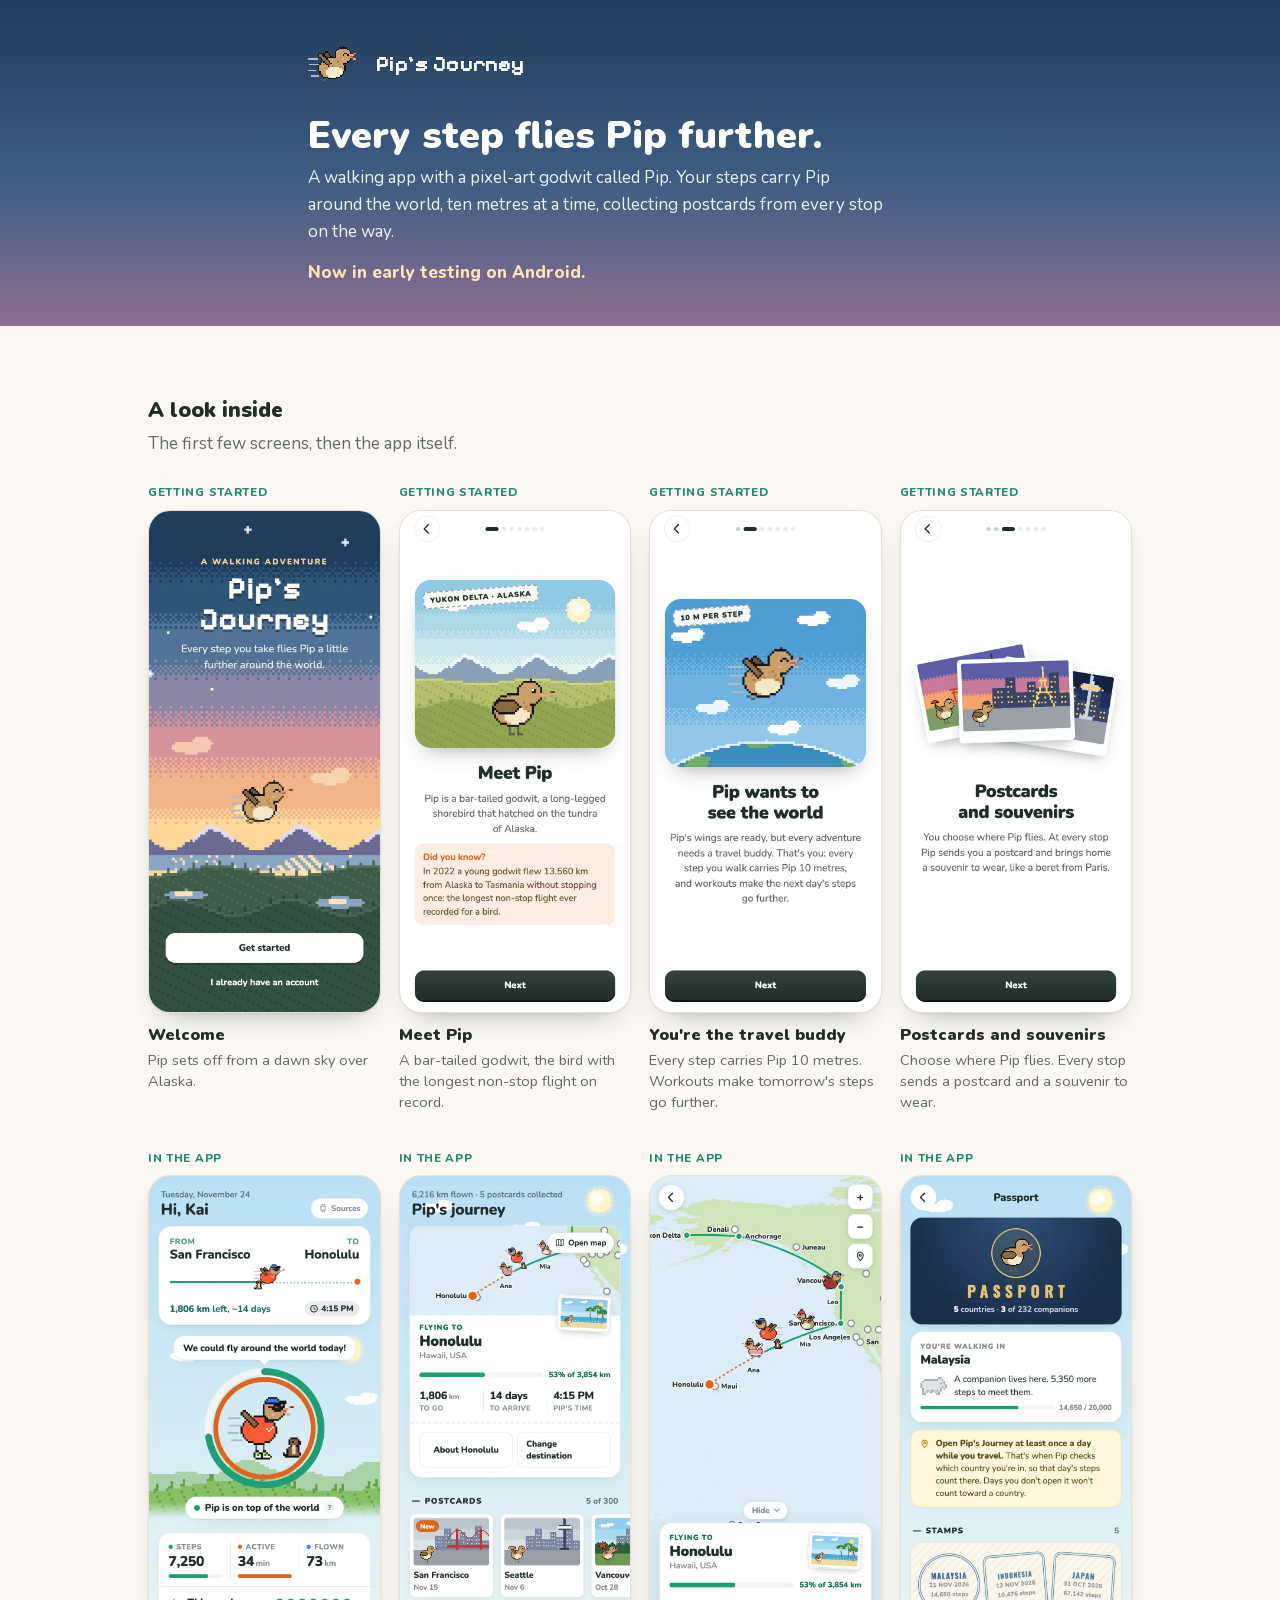
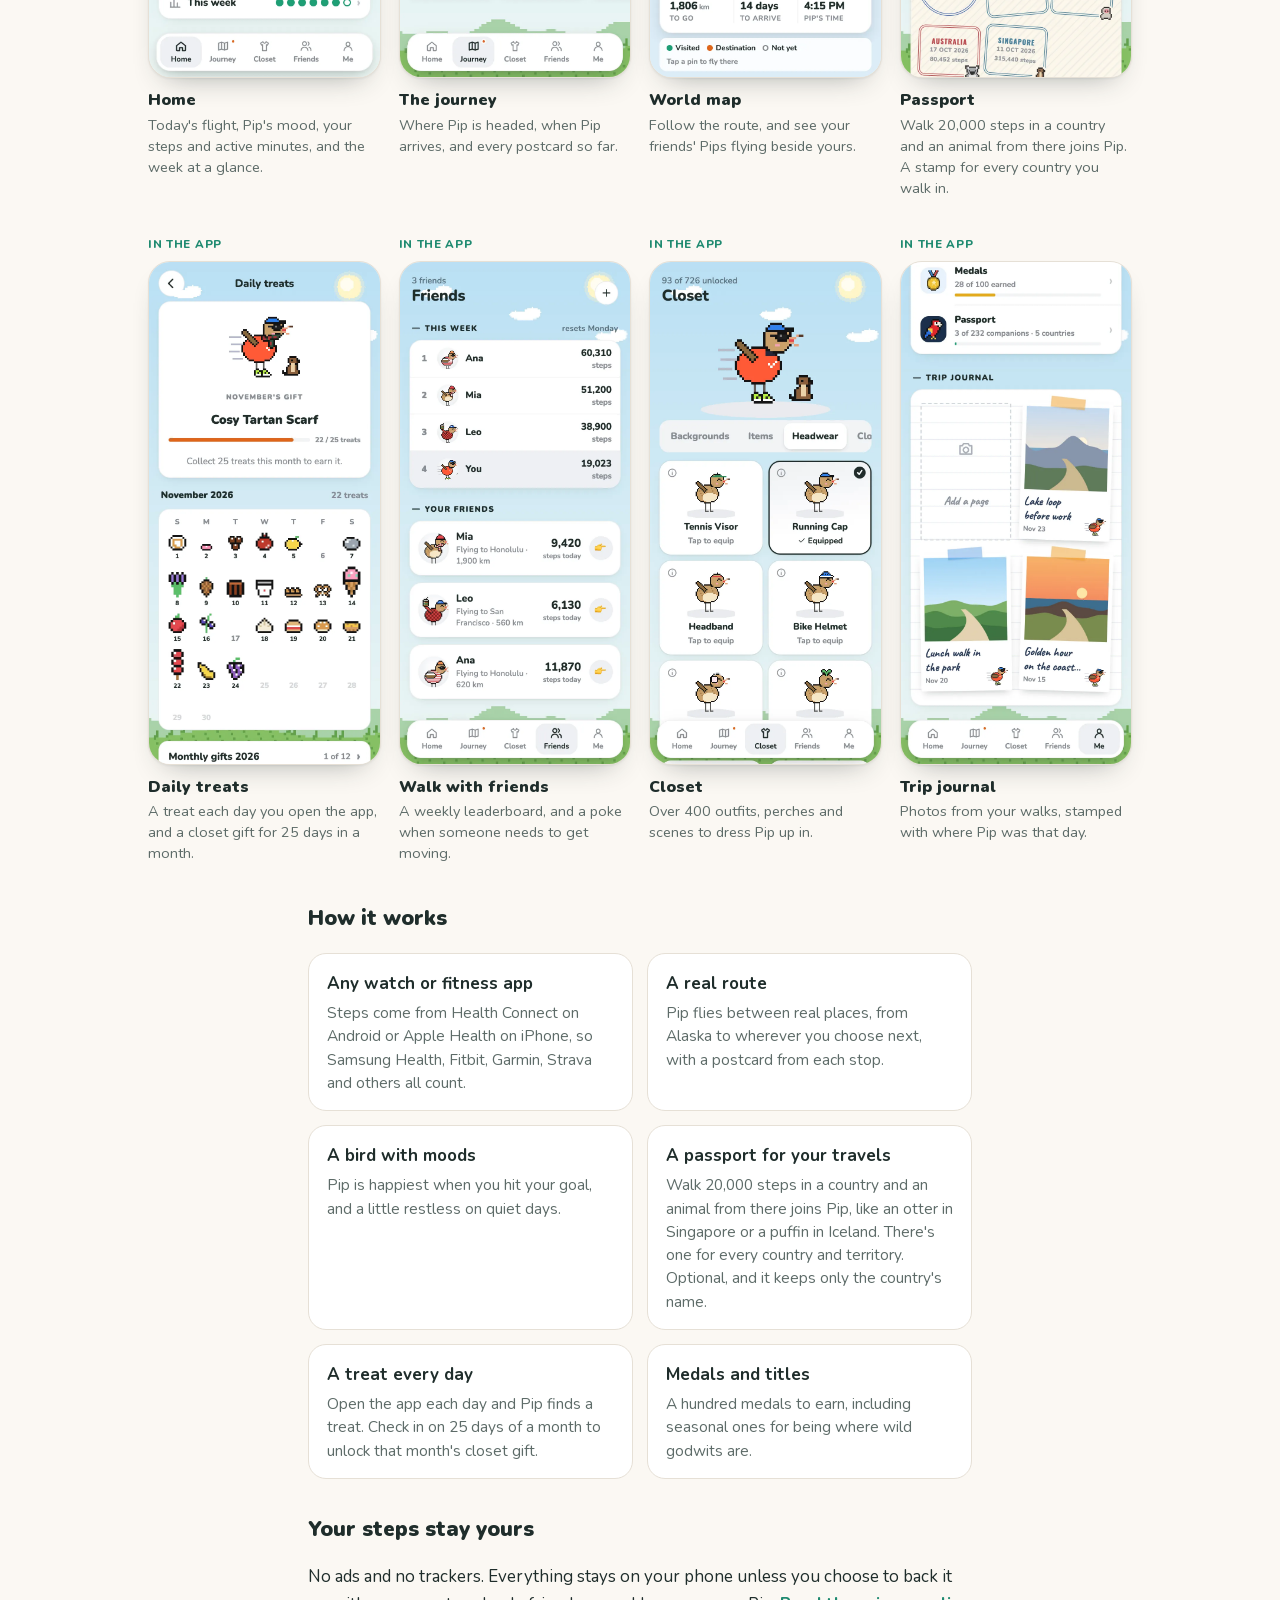
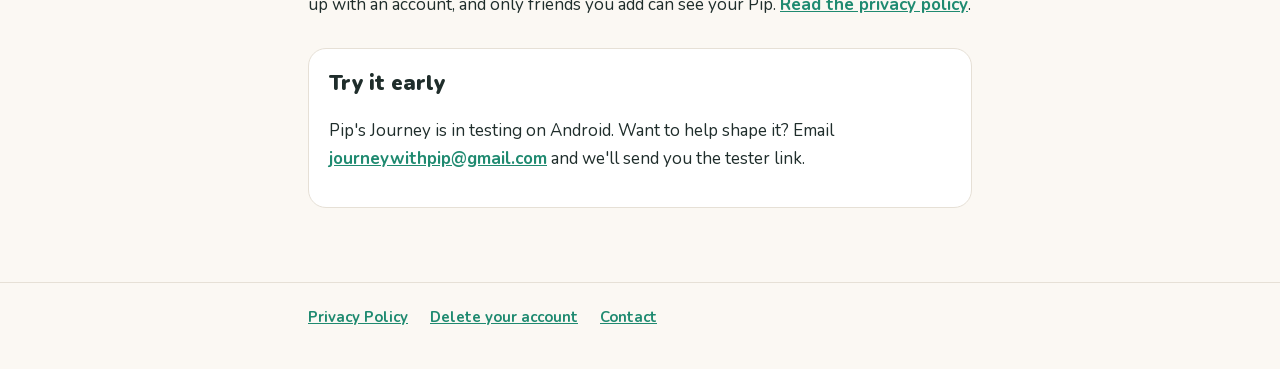
==== commit e0f3f4a1: "Update app screenshots on the home page Co-Authored-By: Claude Opus 5.5 <noreply@anthropic.com>" ====
--- a/index.html
+++ b/index.html
@@ -26,29 +26,29 @@
         <p class="dim">The first few screens, then the app itself.</p>
       </div>
       <ol class="shots">
-        <li><span class="tag">Getting started</span><img src="shot-onb-welcome.webp" width="390" height="844" alt="Welcome screen: Pip flying over a dawn sky, with the tagline 'Every step you take flies Pip a little further around the world'">
+        <li><span class="tag">Getting started</span><img src="shot-onb-welcome.webp?v=2" width="390" height="844" alt="Welcome screen: Pip flying over a dawn sky, with the tagline 'Every step you take flies Pip a little further around the world'">
           <b>Welcome</b><span>Pip sets off from a dawn sky over Alaska.</span></li>
-        <li><span class="tag">Getting started</span><img src="shot-onb-pip.webp" width="390" height="844" alt="Meet Pip: a bar-tailed godwit on the tundra, with a fact about the record non-stop flight" loading="lazy">
+        <li><span class="tag">Getting started</span><img src="shot-onb-pip.webp?v=2" width="390" height="844" alt="Meet Pip: a bar-tailed godwit on the tundra, with a fact about the record non-stop flight" loading="lazy">
           <b>Meet Pip</b><span>A bar-tailed godwit, the bird with the longest non-stop flight on record.</span></li>
-        <li><span class="tag">Getting started</span><img src="shot-onb-world.webp" width="390" height="844" alt="Onboarding: every step carries Pip 10 metres" loading="lazy">
+        <li><span class="tag">Getting started</span><img src="shot-onb-world.webp?v=2" width="390" height="844" alt="Onboarding: every step carries Pip 10 metres" loading="lazy">
           <b>You're the travel buddy</b><span>Every step carries Pip 10 metres. Workouts make tomorrow's steps go further.</span></li>
-        <li><span class="tag">Getting started</span><img src="shot-onb-souvenirs.webp" width="390" height="844" alt="Onboarding: postcards and souvenirs from each stop" loading="lazy">
+        <li><span class="tag">Getting started</span><img src="shot-onb-souvenirs.webp?v=2" width="390" height="844" alt="Onboarding: postcards and souvenirs from each stop" loading="lazy">
           <b>Postcards and souvenirs</b><span>Choose where Pip flies. Every stop sends a postcard and a souvenir to wear.</span></li>
-        <li><span class="tag">In the app</span><img src="shot-home.webp" width="390" height="844" alt="Home: today's flight from San Francisco to Honolulu, Pip in the mood ring with an otter companion, and today's steps, active minutes and distance flown" loading="lazy">
+        <li><span class="tag">In the app</span><img src="shot-home.webp?v=2" width="390" height="844" alt="Home: today's flight from San Francisco to Honolulu, Pip in the mood ring with an otter companion, and today's steps, active minutes and distance flown" loading="lazy">
           <b>Home</b><span>Today's flight, Pip's mood, your steps and active minutes, and the week at a glance.</span></li>
-        <li><span class="tag">In the app</span><img src="shot-journey.webp" width="390" height="844" alt="Journey: the trip card flying to Honolulu, and a row of postcards collected" loading="lazy">
+        <li><span class="tag">In the app</span><img src="shot-journey.webp?v=2" width="390" height="844" alt="Journey: the trip card flying to Honolulu, and a row of postcards collected" loading="lazy">
           <b>The journey</b><span>Where Pip is headed, when Pip arrives, and every postcard so far.</span></li>
-        <li><span class="tag">In the app</span><img src="shot-map.webp" width="390" height="844" alt="World map: Pip's route down the west coast of North America, with friends' Pips flying nearby" loading="lazy">
+        <li><span class="tag">In the app</span><img src="shot-map.webp?v=2" width="390" height="844" alt="World map: Pip's route down the west coast of North America, with friends' Pips flying nearby" loading="lazy">
           <b>World map</b><span>Follow the route, and see your friends' Pips flying beside yours.</span></li>
-        <li><span class="tag">In the app</span><img src="shot-passport.webp" width="390" height="844" alt="Passport: walking in Malaysia with 14,650 of 20,000 steps toward its companion, and stamps from Singapore, Australia, Japan and Indonesia" loading="lazy">
+        <li><span class="tag">In the app</span><img src="shot-passport.webp?v=2" width="390" height="844" alt="Passport: walking in Malaysia with 14,650 of 20,000 steps toward its companion, and stamps from Singapore, Australia, Japan and Indonesia" loading="lazy">
           <b>Passport</b><span>Walk 20,000 steps in a country and an animal from there joins Pip. A stamp for every country you walk in.</span></li>
-        <li><span class="tag">In the app</span><img src="shot-treats.webp" width="390" height="844" alt="Daily treats: October's gift, a pumpkin lantern, earned, above a calendar with a treat on each day checked in" loading="lazy">
+        <li><span class="tag">In the app</span><img src="shot-treats.webp?v=2" width="390" height="844" alt="Daily treats: November's gift, a cosy tartan scarf, 22 of 25 treats in, above a calendar with a treat on each day checked in" loading="lazy">
           <b>Daily treats</b><span>A treat each day you open the app, and a closet gift for 25 days in a month.</span></li>
-        <li><span class="tag">In the app</span><img src="shot-friends.webp" width="390" height="844" alt="Friends: this week's step leaderboard and each friend's Pip with steps today" loading="lazy">
+        <li><span class="tag">In the app</span><img src="shot-friends.webp?v=2" width="390" height="844" alt="Friends: this week's step leaderboard and each friend's Pip with steps today and a button to poke them" loading="lazy">
           <b>Walk with friends</b><span>A weekly leaderboard, and a poke when someone needs to get moving.</span></li>
-        <li><span class="tag">In the app</span><img src="shot-closet.webp" width="390" height="844" alt="Closet: Pip in a running cap, sunglasses and running top with an otter companion, above a grid of hats to choose from" loading="lazy">
+        <li><span class="tag">In the app</span><img src="shot-closet.webp?v=2" width="390" height="844" alt="Closet: Pip in a running cap, sunglasses and running top with an otter companion, above a grid of hats to choose from" loading="lazy">
           <b>Closet</b><span>Over 400 outfits, perches and scenes to dress Pip up in.</span></li>
-        <li><span class="tag">In the app</span><img src="shot-journal.webp" width="390" height="844" alt="Trip journal: polaroid photos from walks, each with a handwritten caption and Pip's stamp" loading="lazy">
+        <li><span class="tag">In the app</span><img src="shot-journal.webp?v=2" width="390" height="844" alt="Trip journal: polaroid photos from walks, each with a handwritten caption and Pip's stamp" loading="lazy">
           <b>Trip journal</b><span>Photos from your walks, stamped with where Pip was that day.</span></li>
       </ol>
     </section>
